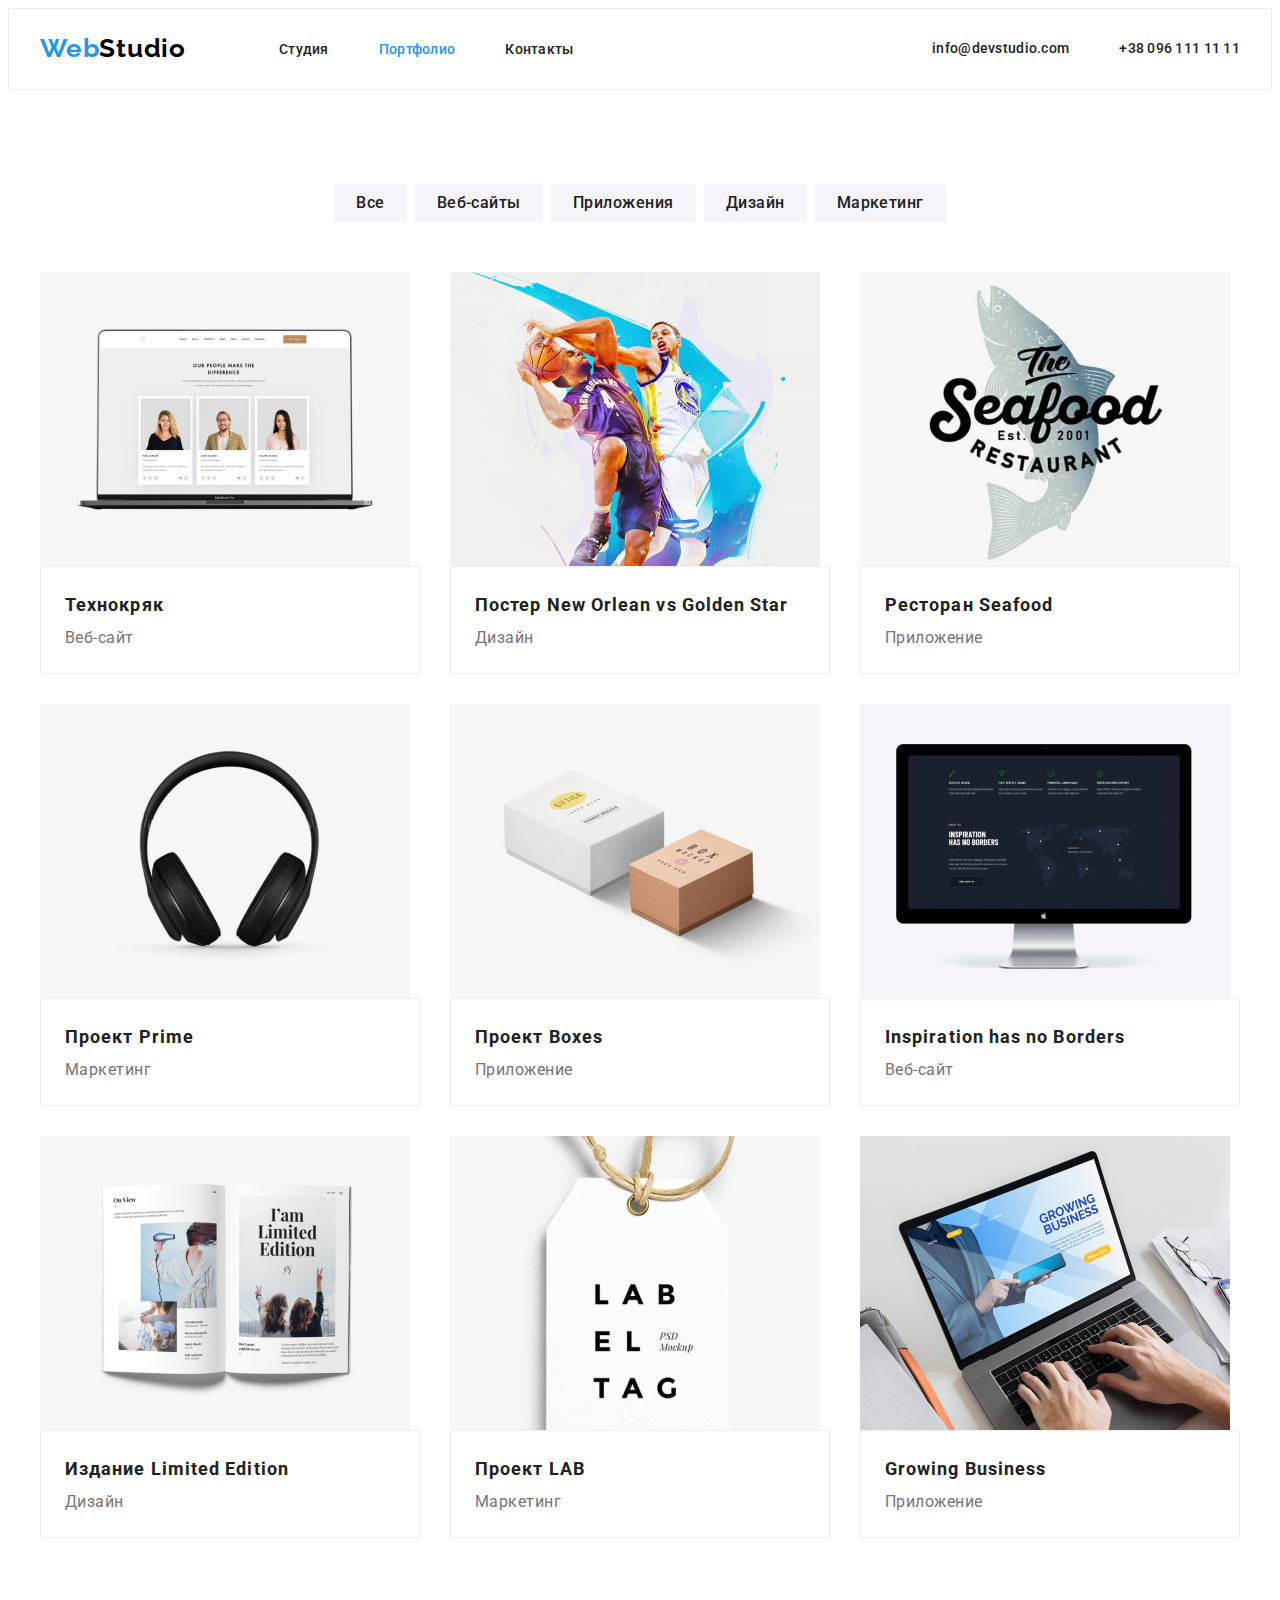
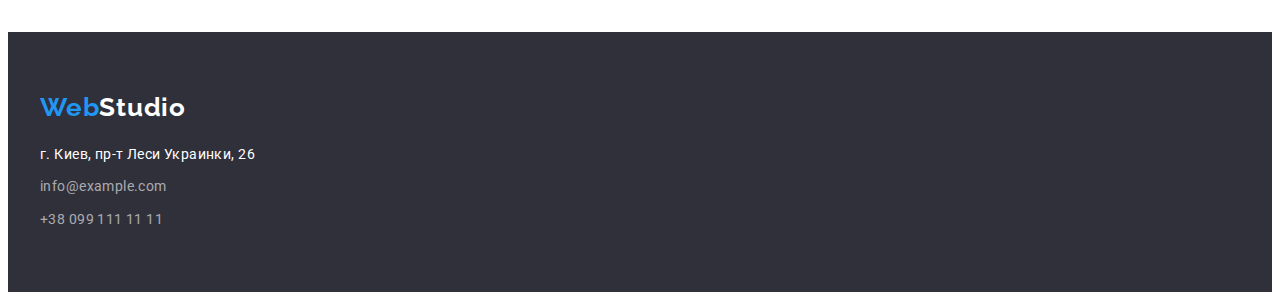
==== portfolio.html @ e115593d "Копирует файлы предыдущей работы в созданный репозиторий" ====
<!DOCTYPE html>
<html lang="ru">
  <head>
    <meta charset="UTF-8" />
    <meta http-equiv="X-UA-Compatible" content="IE=edge" />
    <meta name="viewport" content="width=device-width, initial-scale=1.0" />
    <title>Портфолио</title>
    <link rel="preconnect" href="https://fonts.gstatic.com" />
    <link
      href="https://fonts.googleapis.com/css2?family=Raleway:wght@700&family=Roboto:wght@400;500;700;900&display=swap"
      rel="stylesheet"
    />
    <link
      rel="stylesheet"
      href="https://cdnjs.cloudflare.com/ajax/libs/modern-normalize/1.0.0/modern-normalize.min.css"
      integrity="sha512-ISS7cAi1PEhQ8jnbJpJZMd29NlhNj4AWYyLOSp2CE/CsHxTCu+r+t0D2yoJudVrd0/8fTVPUVDzY5Tvli75u/g=="
      crossorigin="anonymous"
    />
    <link rel="stylesheet" href="./css/style.css" />
  </head>
  <body>
    <header class="page-header">
      <div class="container">
        <nav class="navigation">
          <a class="logo" href="" lang="en"
            >Web<span class="logo-header">Studio</span></a
          >
          <ul class="nav-list list">
            <li class="nav-item">
              <a class="link" href="./index.html">Студия</a>
            </li>
            <li class="nav-item">
              <a class="link current" href="./portfolio.html">Портфолио</a>
            </li>
            <li class="nav-item">
              <a class="link" href="">Контакты</a>
            </li>
          </ul>
        </nav>
        <a class="contacts" href="mailto:info@devstudio.com"
          >info@devstudio.com</a
        >
        <a class="contacts" href="tel:+380961111111">+38 096 111 11 11</a>
      </div>
    </header>
    <main>
      <!-- PORTFOLIO -->
      <section class="portfolio">
        <div class="container">
          <h1 class="visually-hidden">Портфолио</h1>
          <h2 class="visually-hidden">Reserved for smth</h2>
          <ul class="filter-list list">
            <li class="item">
              <button class="filter" type="button">Все</button>
            </li>
            <li class="item">
              <button class="filter" type="button">Веб-сайты</button>
            </li>
            <li class="item">
              <button class="filter" type="button">Приложения</button>
            </li>
            <li class="item">
              <button class="filter" type="button">Дизайн</button>
            </li>
            <li class="item">
              <button class="filter" type="button">Маркетинг</button>
            </li>
          </ul>
          <ul class="project-list list">
            <li class="project">
              <img
                src="./images/portfolio/techno-crack.jpg"
                alt="веб-сайт на ноутбуке"
                width="370"
                height="294"
              />
              <div class="box">
                <h3 class="title">Технокряк</h3>
                <p class="description">Веб-сайт</p>
              </div>
            </li>
            <li class="project">
              <img
                src="./images/portfolio/basketball.jpg"
                alt="два баскетболиста на постере"
                width="370"
                height="294"
              />
              <div class="box">
                <h3 class="title">Постер New Orlean vs Golden Star</h3>
                <p class="description">Дизайн</p>
              </div>
            </li>
            <li class="project">
              <img
                src="./images/portfolio/restaurant.jpg"
                alt="лого ресторана"
                width="370"
                height="294"
              />
              <div class="box">
                <h3 class="title">Ресторан Seafood</h3>
                <p class="description">Приложение</p>
              </div>
            </li>
            <li class="project">
              <img
                src="./images/portfolio/proj-prime.jpg"
                alt="наушники"
                width="370"
                height="294"
              />
              <div class="box">
                <h3 class="title">Проект Prime</h3>
                <p class="description">Маркетинг</p>
              </div>
            </li>
            <li class="project">
              <img
                src="./images/portfolio/proj-boxes.jpg"
                alt="две коробки"
                width="370"
                height="294"
              />
              <div class="box">
                <h3 class="title">Проект Boxes</h3>
                <p class="description">Приложение</p>
              </div>
            </li>
            <li class="project">
              <img
                src="./images/portfolio/inspiration.jpg"
                alt="веб-сайт на мониторе"
                width="370"
                height="294"
              />
              <div class="box">
                <h3 class="title">Inspiration has no Borders</h3>
                <p class="description">Веб-сайт</p>
              </div>
            </li>
            <li class="project">
              <img
                src="./images/portfolio/edition-le.jpg"
                alt="открытая книга"
                width="370"
                height="294"
              />
              <div class="box">
                <h3 class="title">Издание Limited Edition</h3>
                <p class="description">Дизайн</p>
              </div>
            </li>
            <li class="project">
              <img
                src="./images/portfolio/proj-lab.jpg"
                alt="бирка с названием"
                width="370"
                height="294"
              />
              <div class="box">
                <h3 class="title">Проект LAB</h3>
                <p class="description">Маркетинг</p>
              </div>
            </li>
            <li class="project">
              <img
                src="./images/portfolio/growing-business.jpg"
                alt="загрузка приложения"
                width="370"
                height="294"
              />
              <div class="box">
                <h3 class="title">Growing Business</h3>
                <p class="description">Приложение</p>
              </div>
            </li>
          </ul>
        </div>
      </section>
    </main>
    <footer class="page-footer">
      <div class="container">
        <a class="logo link" href="" lang="en"
          >Web<span class="logo-footer">Studio</span></a
        >
        <address class="address">
          <ul class="address-list list">
            <li class="item">
              <a
                class="link"
                href="https://goo.gl/maps/v5aT8Kf14imyfMSJA"
                target="_blank"
                rel="noopener noreferrer"
                >г. Киев, пр-т Леси Украинки, 26</a
              >
            </li>
            <li class="item">
              <a class="contacts" href="mailto:info@example.com"
                >info@example.com</a
              >
            </li>
            <li class="address">
              <a class="contacts" href="tel:+380991111111">+38 099 111 11 11</a>
            </li>
          </ul>
        </address>
      </div>
    </footer>
  </body>
</html>
---- css/style.css ----
:root {
  --primary-color: #212121;
  --secondary-color: #757575;
  --accent-color: #2196f3;
  --primary-white-color: #fff;
  --primary-black-color: #000;
  --white-background: #fff;
  --black-background: #2f303a;
  --grey-background: #f5f4fa;
  --portfolio-project-background: #eeeeee;
}
body {
  color: var(--primary-color);
  background-color: var(--white-background);
  font-family: Roboto, sans-serif;
}
h1,
h2,
h3,
h4,
h5,
h6,
p {
  margin: 0;
}
ul,
ol {
  margin: 0;
  padding: 0;
}
img {
  display: block;
}
.visually-hidden {
  position: absolute !important;
  clip: rect(1px 1px 1px 1px); /* IE6, IE7 */
  clip: rect(1px, 1px, 1px, 1px);
  padding: 0 !important;
  border: 0 !important;
  height: 1px !important;
  width: 1px !important;
  overflow: hidden;
}
.container {
  width: 1200px;
  margin-right: auto;
  margin-left: auto;
  padding-left: 15px;
  padding-right: 15px;
  /* outline: 1px solid tomato; */
}
/* ===============  COMPONENTS  =============== */
.list {
  list-style: none;
}
.address {
  font-style: normal;
}
.title {
  color: var(--primary-color);
  font-weight: bold;
  font-size: 36px;
  line-height: 1.17;
  text-align: center;
  letter-spacing: 0.03em;
}
/* ===============  END COMPONENTS  =============== */

/* ===============  LOGO  =============== */
.logo {
  color: var(--accent-color);
  font-family: Raleway, sans-serif;
  font-weight: bold;
  font-size: 26px;
  line-height: 1.19;
  letter-spacing: 0.03em;
  text-decoration: none;
}
.page-header .logo {
  margin-right: 93px;
  padding-top: 24px;
  padding-bottom: 25px;
}
.page-footer .logo {
  display: inline-block;
  margin-bottom: 20px;
  padding-top: 60px;
}
.logo .logo-header {
  color: var(--primary-black-color);
}
.logo .logo-footer {
  color: var(--primary-white-color);
}
/* ===============  END LOGO  =============== */

/* ===============  HEADER & FOOTER  =============== */
.page-header {
  background-color: var(--white-background);
  border: 1px solid #ececec;
}
.page-footer {
  background-color: var(--black-background);
}
.page-header .container {
  display: flex;
  align-items: center;
}
.navigation {
  display: flex;
  align-items: center;
}
.nav-list {
  display: flex;
  align-items: center;
}
.nav-item:not(:last-child) {
  margin-right: 50px;
}
.nav-list .link,
.page-header .contacts {
  padding-top: 32px;
  padding-bottom: 32px;
  color: var(--primary-color);
  font-weight: 500;
  font-size: 14px;
  line-height: 1.14;
  letter-spacing: 0.02em;
  text-decoration: none;
}
.page-header .contacts:not(:last-child) {
  margin-right: 50px;
  margin-left: auto;
}
.page-footer .contacts {
  color: rgba(255, 255, 255, 0.6);
  font-weight: normal;
  font-size: 14px;
  line-height: 1.71;
  letter-spacing: 0.03em;
  text-decoration: none;
}
.address-list {
  display: inline-block;
  padding-bottom: 60px;
}
.address .item:not(:last-child) {
  margin-bottom: 9px;
}
.address .link {
  color: var(--primary-white-color);
  font-weight: normal;
  font-size: 14px;
  line-height: 1.71;
  letter-spacing: 0.03em;
  text-decoration: none;
}
.nav-list .link.current,
.page-header .contacts:hover,
.page-header .contacts:focus,
.nav-list .link:hover,
.nav-list .link:focus,
.page-footer .contacts:hover,
.page-footer .contacts:focus,
.address .link:hover,
.address .link:focus {
  color: var(--accent-color);
}
/* ===============  END HEADER & FOOTER  =============== */

/* ===============  HERO  =============== */
.hero {
  max-width: 1600px;
  margin-right: auto;
  margin-left: auto;
  padding-top: 200px;
  padding-bottom: 280px;
  background-color: var(--black-background);
}
.hero-title {
  margin-bottom: 30px;
  margin-right: auto;
  margin-left: auto;
  color: var(--primary-white-color);
  font-weight: 900;
  font-size: 44px;
  line-height: 1.36;
  text-align: center;
  max-width: 696px;
  letter-spacing: 0.06em;
  text-transform: uppercase;
}
.hero .button {
  display: block;
  text-align: center;
  margin-right: auto;
  margin-left: auto;
  padding: 10px 32px;
  color: var(--primary-white-color);
  background: var(--accent-color);
  font-family: inherit;
  font-weight: bold;
  font-size: 16px;
  line-height: 1.87;
  letter-spacing: 0.06em;
  cursor: pointer;
  box-shadow: 0px 4px 4px rgba(0, 0, 0, 0.15);
  border-radius: 4px;
}
.hero .button:hover,
.hero .button:focus {
  background: #188ce8;
  box-shadow: 0px 4px 4px rgba(0, 0, 0, 0.15);
  border-radius: 4px;
}
/* ===============  END HERO  =============== */

/* ===============  FEATURES  =============== */
.features {
  padding-top: 94px;
  padding-bottom: 47px;
}
.features .features-list {
  display: flex;
}
.features .item {
  max-width: 270px;
}
.features .item:not(:last-child) {
  margin-right: 30px;
}
.features-list .subtitle {
  color: var(--primary-color);
  font-weight: bold;
  font-size: 14px;
  line-height: 1.14;
  letter-spacing: 0.03em;
  text-transform: uppercase;
  margin-bottom: 10px;
}
.features-list .description {
  color: var(--secondary-color);
  font-weight: normal;
  font-size: 14px;
  line-height: 1.71;
  letter-spacing: 0.03em;
}
/* ===============  END FEATURES  =============== */

/* ===============  WHAT ARE WE DOING  =============== */
.our-job {
  padding-top: 47px;
  padding-bottom: 47px;
}
.our-job .title {
  margin-right: auto;
  margin-left: auto;
  margin-bottom: 50px;
}
.our-job .job-list {
  display: flex;
  margin-left: -30px;
  margin-top: -30px;
}
/* .our-job .item:not(:last-child) {
  margin-right: 30px;
} */
.our-job .item {
  margin-left: 30px;
  margin-top: 30px;
  flex-basis: calc(100% / 3 - 30px);
}
/* ===============  END WHAT ARE WE DOING  =============== */

/* ===============  OUR TEAM  =============== */
.our-team {
  background-color: var(--grey-background);
  padding-top: 47px;
  padding-bottom: 94px;
}
.our-team .title {
  margin-right: auto;
  margin-left: auto;
  margin-bottom: 50px;
}
.our-team .team-list {
  display: flex;
  margin-left: -30px;
  margin-top: -30px;
}
.team-card {
  background: var(--white-background);
  box-shadow: 0px 1px 3px rgba(0, 0, 0, 0.12), 0px 1px 1px rgba(0, 0, 0, 0.14),
    0px 2px 1px rgba(0, 0, 0, 0.2);
  border-radius: 0px 0px 4px 4px;
  margin-left: 30px;
  margin-top: 30px;
  flex-basis: calc(100% / 4 - 30px);
}
/* .our-team .team-card:not(:last-child) {
  margin-right: 30px;
} */
.our-team .card {
  margin-right: auto;
  margin-left: auto;
  padding-top: 30px;
  padding-bottom: 30px;
}
.team-card .name {
  color: var(--primary-color);
  font-weight: 500;
  font-size: 16px;
  line-height: 1.19;
  text-align: center;
  letter-spacing: 0.03em;
  margin-bottom: 10px;
}
.team-card .position {
  color: var(--secondary-color);
  font-weight: normal;
  font-size: 16px;
  line-height: 1.19;
  text-align: center;
  letter-spacing: 0.03em;
}
/* ===============  END OUR TEAM  =============== */

/* ===============  PORTFOLIO  =============== */
.portfolio {
  margin-right: auto;
  margin-left: auto;
  padding-top: 94px;
  padding-bottom: 94px;
}
.portfolio .filter-list {
  display: flex;
  justify-content: center;
  margin-bottom: 50px;
}
.filter-list .filter {
  padding: 6px 22px;
  color: var(--primary-color);
  background-color: var(--grey-background);
  font-family: inherit;
  font-weight: 500;
  font-size: 16px;
  line-height: 1.62;
  text-align: center;
  letter-spacing: 0.03em;
  border: none;
  cursor: pointer;
}
.filter-list > .item:not(:last-child) {
  margin-right: 8px;
}
.filter-list .filter:hover,
.filter-list .filter:focus {
  background: var(--accent-color);
  box-shadow: 0px 3px 1px rgba(0, 0, 0, 0.1), 0px 1px 2px rgba(0, 0, 0, 0.08),
    0px 2px 2px rgba(0, 0, 0, 0.12);
  border-radius: 4px;
  color: var(--primary-white-color);
}

.portfolio .box {
  padding: 20px 24px;
  border: 1px solid var(--portfolio-project-background);
}
.portfolio .project-list {
  display: flex;
  flex-wrap: wrap;
  margin-left: -30px;
  margin-top: -30px;
}
.portfolio .project {
  background: var(--white-background);
  box-sizing: border-box;
  margin-left: 30px;
  margin-top: 30px;
  flex-basis: calc(100% / 3 - 30px);
}
.project-list .title {
  color: var(--primary-color);
  font-weight: bold;
  font-size: 18px;
  line-height: 2;
  letter-spacing: 0.06em;
  text-align: left;
}
.project-list .description {
  color: var(--secondary-color);
  font-weight: normal;
  font-size: 16px;
  line-height: 1.87;
  letter-spacing: 0.03em;
  text-align: left;
}
/* ===============  END PORTFOLIO  =============== */ ;
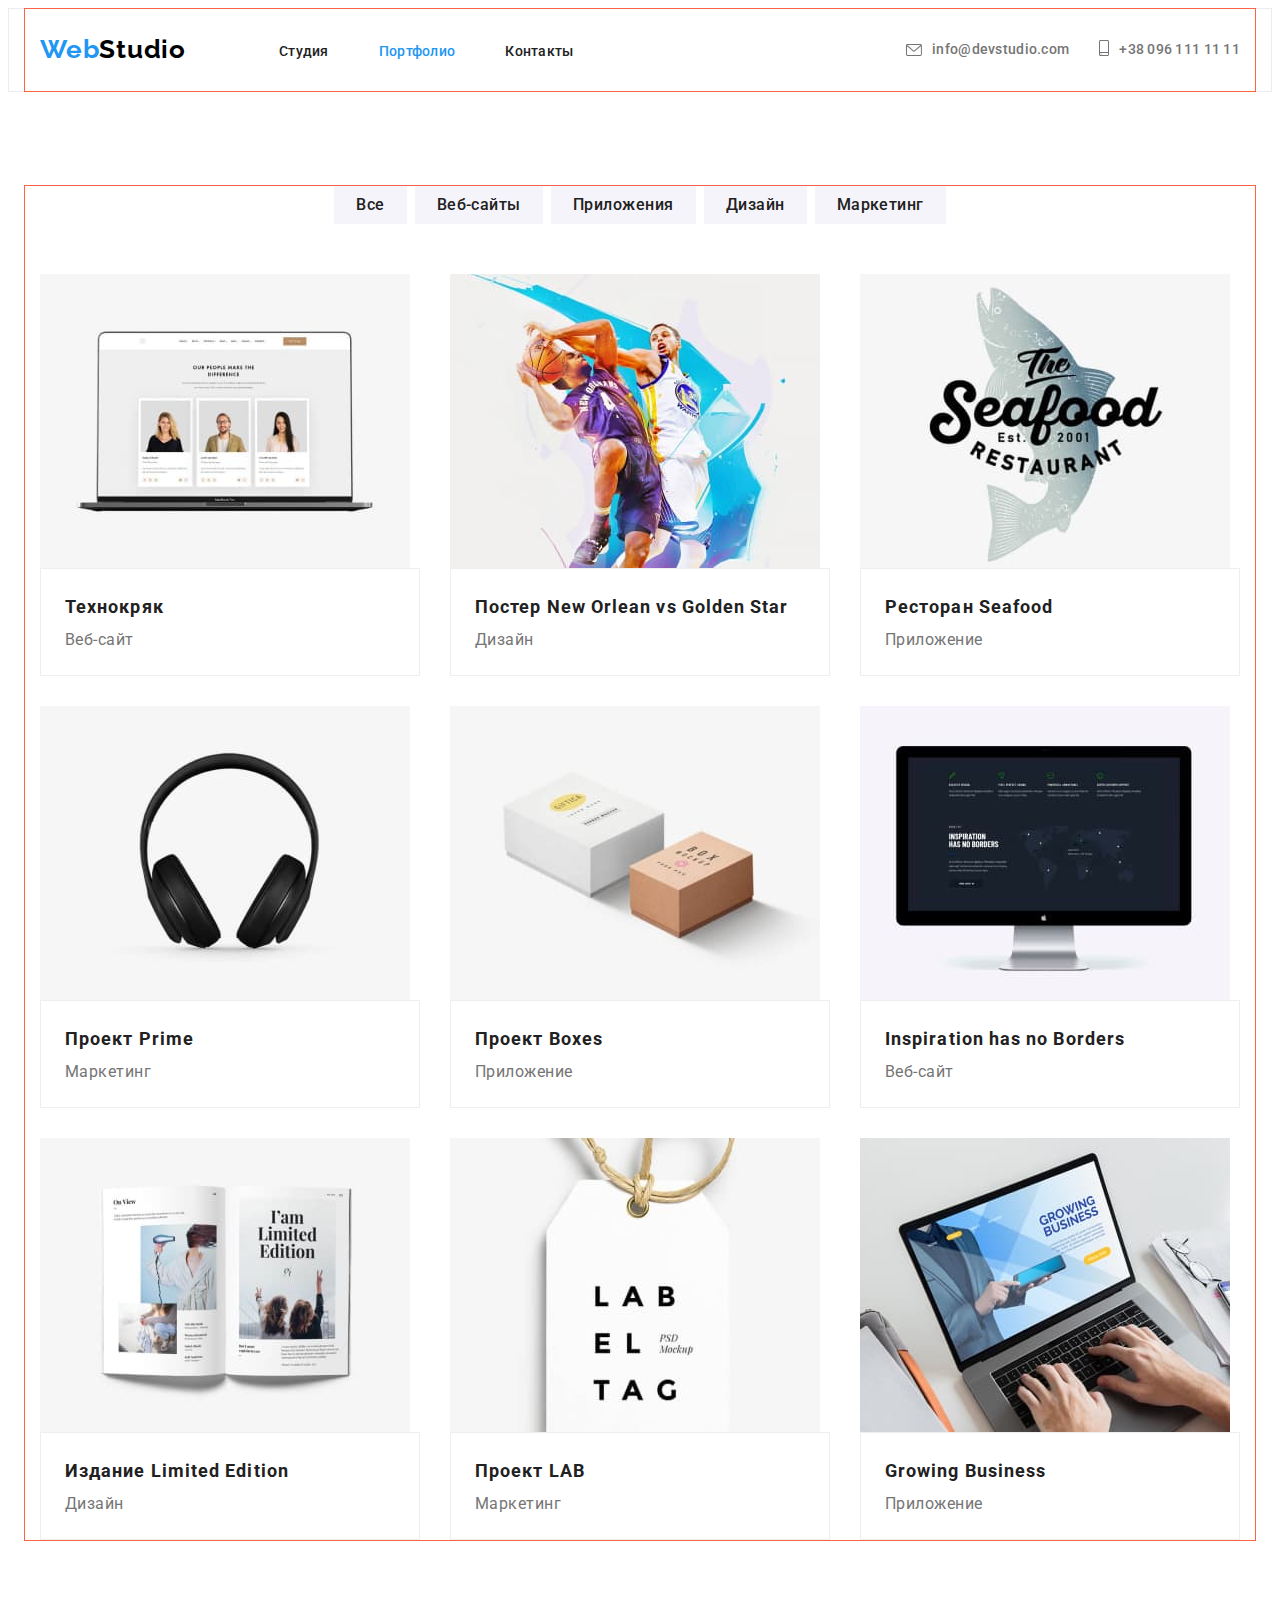
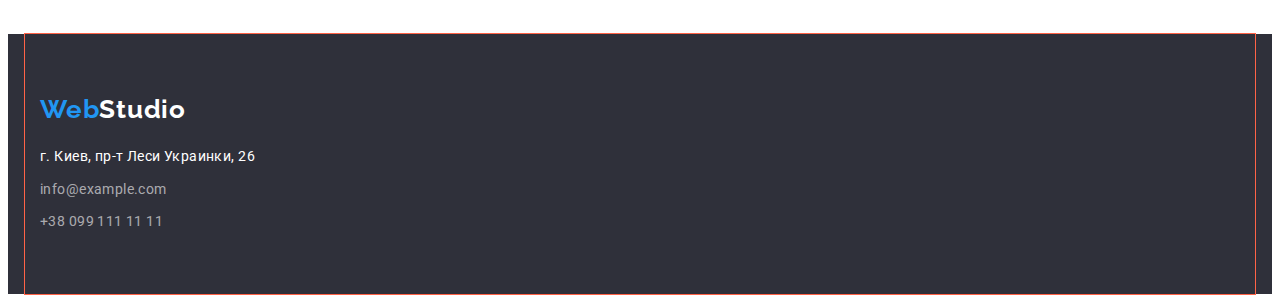
==== commit b6264bb5: "Добавляет иконки в header и image с затемнением в hero" ====
--- a/portfolio.html
+++ b/portfolio.html
@@ -37,10 +37,26 @@
             </li>
           </ul>
         </nav>
-        <a class="contacts" href="mailto:info@devstudio.com"
-          >info@devstudio.com</a
-        >
-        <a class="contacts" href="tel:+380961111111">+38 096 111 11 11</a>
+        <ul class="contacts-list list">
+          <li class="contacts-item">
+            <a href="mailto:info@devstudio.com" class="icon-link">
+              <svg class="icon" width="16" height="12">
+                <use href="./images/icons.svg#icon-envelope"></use>
+              </svg>
+            </a>
+            <a class="contacts" href="mailto:info@devstudio.com"
+              >info@devstudio.com</a
+            >
+          </li>
+          <li class="contacts-item">
+            <a href="tel:+380961111111" class="icon-link">
+              <svg class="icon" width="10" height="16">
+                <use href="./images/icons.svg#icon-smartphone"></use>
+              </svg>
+            </a>
+            <a class="contacts" href="tel:+380961111111">+38 096 111 11 11</a>
+          </li>
+        </ul>
       </div>
     </header>
     <main>
--- a/css/style.css
+++ b/css/style.css
@@ -47,11 +47,14 @@
   margin-left: auto;
   padding-left: 15px;
   padding-right: 15px;
-  /* outline: 1px solid tomato; */
+  outline: 1px solid tomato;
 }
 /* ===============  COMPONENTS  =============== */
 .list {
   list-style: none;
+}
+.icon {
+  fill: var(--secondary-color);
 }
 .address {
   font-style: normal;
@@ -102,36 +105,48 @@
 .page-footer {
   background-color: var(--black-background);
 }
-.page-header .container {
+.page-header .container,
+.page-header .navigation,
+.page-header .nav-list,
+.page-header .contacts-list,
+.page-header .contacts-item {
   display: flex;
   align-items: center;
 }
-.navigation {
-  display: flex;
-  align-items: center;
-}
-.nav-list {
-  display: flex;
-  align-items: center;
-}
-.nav-item:not(:last-child) {
+.page-header .nav-item:not(:last-child) {
   margin-right: 50px;
 }
-.nav-list .link,
+.page-header .nav-list .link {
+  padding-top: 32px;
+  padding-bottom: 32px;
+  color: var(--primary-color);
+  font-weight: 500;
+  font-size: 14px;
+  line-height: 1.14;
+  letter-spacing: 0.02em;
+  text-decoration: none;
+}
+.page-header .contacts-list {
+  margin-left: auto;
+}
+.page-header .contacts-item:not(:last-child) {
+  margin-right: 30px;
+}
+.page-header .icon-link {
+  margin-right: 10px;
+  padding-top: 31px;
+  padding-bottom: 31px;
+}
 .page-header .contacts {
   padding-top: 32px;
   padding-bottom: 32px;
-  color: var(--primary-color);
+  color: var(--secondary-color);
   font-weight: 500;
   font-size: 14px;
   line-height: 1.14;
   letter-spacing: 0.02em;
   text-decoration: none;
 }
-.page-header .contacts:not(:last-child) {
-  margin-right: 50px;
-  margin-left: auto;
-}
 .page-footer .contacts {
   color: rgba(255, 255, 255, 0.6);
   font-weight: normal;
@@ -155,16 +170,20 @@
   letter-spacing: 0.03em;
   text-decoration: none;
 }
-.nav-list .link.current,
+.page-header .nav-list .link.current,
 .page-header .contacts:hover,
 .page-header .contacts:focus,
-.nav-list .link:hover,
-.nav-list .link:focus,
+.page-header .nav-list .link:hover,
+.page-header .nav-list .link:focus,
 .page-footer .contacts:hover,
 .page-footer .contacts:focus,
-.address .link:hover,
-.address .link:focus {
+.page-footer .address .link:hover,
+.page-footer .address .link:focus {
   color: var(--accent-color);
+}
+.page-header .contacts-item:hover .icon,
+.page-header .contacts-item:focus .icon {
+  fill: var(--accent-color);
 }
 /* ===============  END HEADER & FOOTER  =============== */
 
@@ -175,7 +194,14 @@
   margin-left: auto;
   padding-top: 200px;
   padding-bottom: 280px;
-  background-color: var(--black-background);
+  background-color: #c4c4c4;
+  background-image: linear-gradient(
+      rgba(47, 48, 58, 0.4),
+      rgba(47, 48, 58, 0.4)
+    ),
+    url(../images/hero/hero-img.jpg);
+  background-repeat: no-repeat;
+  background-size: cover;
 }
 .hero-title {
   margin-bottom: 30px;
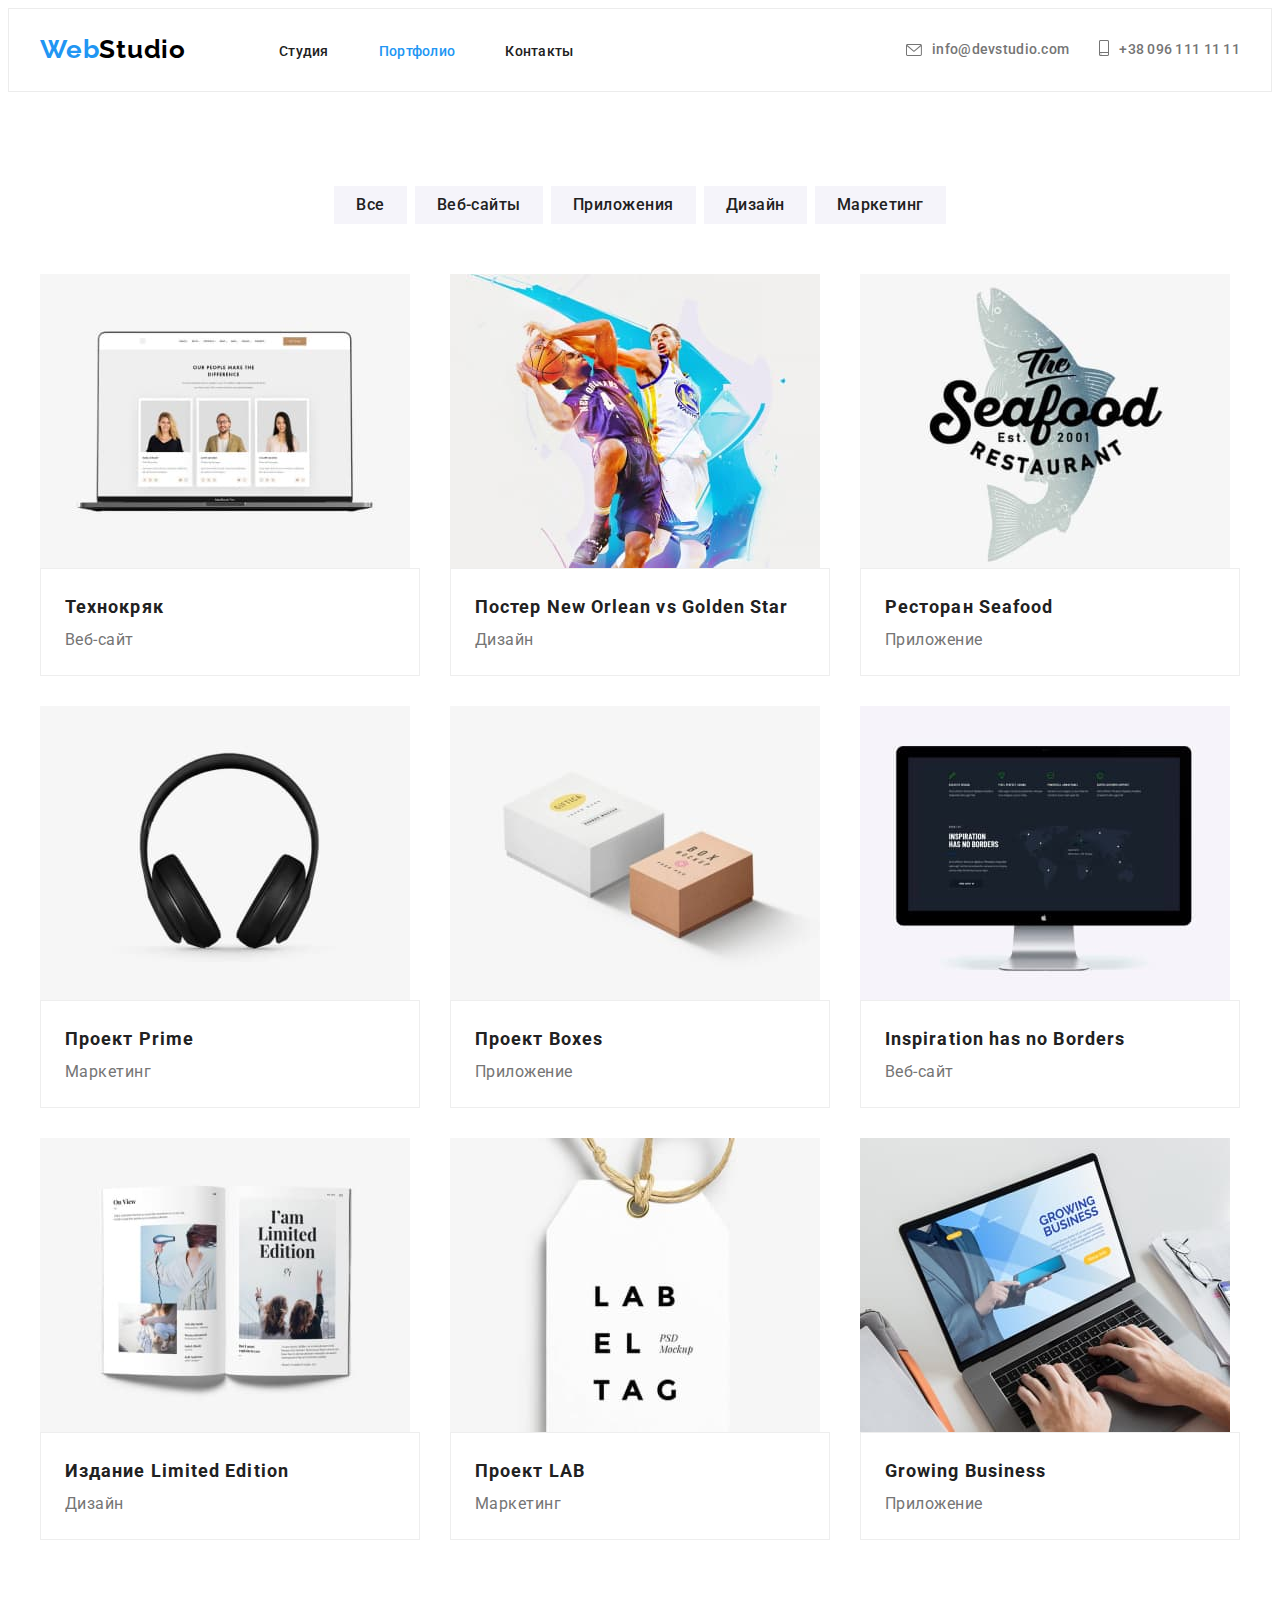
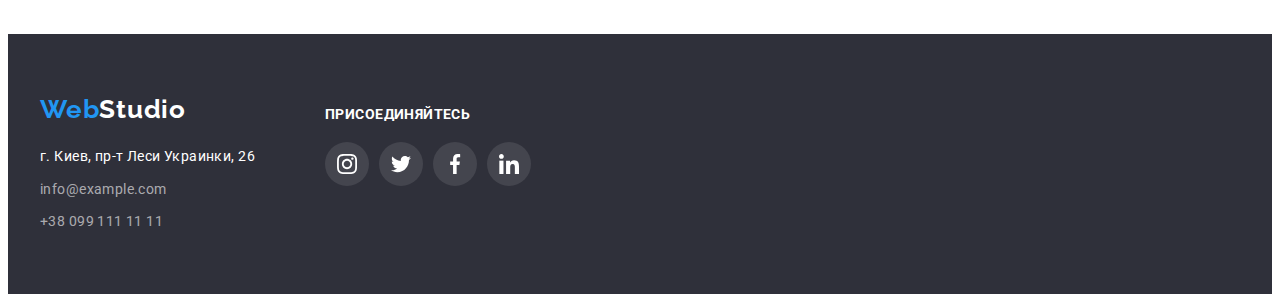
==== commit 1cf3bd05: "Добавляет разметку и оформление иконок и декоративных эффектов для страниц из макета" ====
--- a/portfolio.html
+++ b/portfolio.html
@@ -197,30 +197,69 @@
     </main>
     <footer class="page-footer">
       <div class="container">
-        <a class="logo link" href="" lang="en"
-          >Web<span class="logo-footer">Studio</span></a
-        >
-        <address class="address">
-          <ul class="address-list list">
-            <li class="item">
-              <a
-                class="link"
-                href="https://goo.gl/maps/v5aT8Kf14imyfMSJA"
-                target="_blank"
-                rel="noopener noreferrer"
-                >г. Киев, пр-т Леси Украинки, 26</a
-              >
-            </li>
-            <li class="item">
-              <a class="contacts" href="mailto:info@example.com"
-                >info@example.com</a
-              >
-            </li>
-            <li class="address">
-              <a class="contacts" href="tel:+380991111111">+38 099 111 11 11</a>
-            </li>
-          </ul>
-        </address>
+        <ul class="footer-list list">
+          <li class="footer-item">
+            <a class="logo" href="" lang="en"
+              >Web<span class="logo-footer">Studio</span></a
+            >
+            <address class="address">
+              <ul class="address-list list">
+                <li class="item">
+                  <a
+                    class="link"
+                    href="https://goo.gl/maps/v5aT8Kf14imyfMSJA"
+                    target="_blank"
+                    rel="noopener noreferrer"
+                    >г. Киев, пр-т Леси Украинки, 26</a
+                  >
+                </li>
+                <li class="item">
+                  <a class="contacts" href="mailto:info@example.com"
+                    >info@example.com</a
+                  >
+                </li>
+                <li class="item">
+                  <a class="contacts" href="tel:+380991111111"
+                    >+38 099 111 11 11</a
+                  >
+                </li>
+              </ul>
+            </address>
+          </li>
+          <li class="footer-item">
+            <p class="welcome">Присоединяйтесь</p>
+            <ul class="social-list list">
+              <li class="social-item">
+                <a href="" class="social-link">
+                  <svg class="icon" width="20" height="20">
+                    <use href="./images/icons.svg#icon-instagram"></use>
+                  </svg>
+                </a>
+              </li>
+              <li class="social-item">
+                <a href="" class="social-link">
+                  <svg class="icon" width="20" height="20">
+                    <use href="./images/icons.svg#icon-twitter"></use>
+                  </svg>
+                </a>
+              </li>
+              <li class="social-item">
+                <a href="" class="social-link">
+                  <svg class="icon" width="20" height="20">
+                    <use href="./images/icons.svg#icon-facebook"></use>
+                  </svg>
+                </a>
+              </li>
+              <li class="social-item">
+                <a href="" class="social-link">
+                  <svg class="icon" width="20" height="20">
+                    <use href="./images/icons.svg#icon-linkedin"></use>
+                  </svg>
+                </a>
+              </li>
+            </ul>
+          </li>
+        </ul>
       </div>
     </footer>
   </body>
--- a/css/style.css
+++ b/css/style.css
@@ -47,7 +47,7 @@
   margin-left: auto;
   padding-left: 15px;
   padding-right: 15px;
-  outline: 1px solid tomato;
+  /* outline: 1px solid tomato; */
 }
 /* ===============  COMPONENTS  =============== */
 .list {
@@ -181,9 +181,48 @@
 .page-footer .address .link:focus {
   color: var(--accent-color);
 }
-.page-header .contacts-item:hover .icon,
-.page-header .contacts-item:focus .icon {
+.page-header .icon-link:hover .icon,
+.page-header .icon-link:focus .icon {
   fill: var(--accent-color);
+}
+.page-footer .footer-list {
+  display: flex;
+}
+.page-footer .welcome {
+  margin-bottom: 20px;
+  padding-top: 72px;
+  font-weight: bold;
+  font-size: 14px;
+  line-height: 16px;
+  letter-spacing: 0.03em;
+  text-transform: uppercase;
+  color: var(--primary-white-color);
+}
+.page-footer .footer-item:not(:last-child) {
+  margin-right: 70px;
+}
+.page-footer .footer-item .social-list {
+  display: flex;
+  align-items: center;
+}
+.page-footer .footer-item .social-link {
+  display: flex;
+  justify-content: center;
+  align-items: center;
+  width: 44px;
+  height: 44px;
+  border-radius: 50%;
+  background-color: rgba(255, 255, 255, 0.1);
+}
+.page-footer .footer-item .social-link:hover,
+.page-footer .footer-item .social-link:focus {
+  background-color: var(--accent-color);
+}
+.footer-item .social-item:not(:last-child) {
+  margin-right: 10px;
+}
+.page-footer .footer-item .icon {
+  fill: var(--primary-white-color);
 }
 /* ===============  END HEADER & FOOTER  =============== */
 
@@ -255,6 +294,17 @@
 .features .item:not(:last-child) {
   margin-right: 30px;
 }
+.features .icon-box {
+  display: flex;
+  justify-content: center;
+  padding-top: 25px;
+  padding-bottom: 25px;
+  background-color: var(--grey-background);
+  margin-bottom: 30px;
+}
+.features .icon {
+  fill: var(--primary-color);
+}
 .features-list .subtitle {
   color: var(--primary-color);
   font-weight: bold;
@@ -276,7 +326,7 @@
 /* ===============  WHAT ARE WE DOING  =============== */
 .our-job {
   padding-top: 47px;
-  padding-bottom: 47px;
+  padding-bottom: 94px;
 }
 .our-job .title {
   margin-right: auto;
@@ -301,7 +351,7 @@
 /* ===============  OUR TEAM  =============== */
 .our-team {
   background-color: var(--grey-background);
-  padding-top: 47px;
+  padding-top: 94px;
   padding-bottom: 94px;
 }
 .our-team .title {
@@ -327,10 +377,7 @@
   margin-right: 30px;
 } */
 .our-team .card {
-  margin-right: auto;
-  margin-left: auto;
-  padding-top: 30px;
-  padding-bottom: 30px;
+  padding: 30px 32px;
 }
 .team-card .name {
   color: var(--primary-color);
@@ -348,8 +395,71 @@
   line-height: 1.19;
   text-align: center;
   letter-spacing: 0.03em;
+  margin-bottom: 16px;
+}
+.our-team .social-list {
+  display: flex;
+  align-items: center;
+}
+.our-team .social-item:not(:last-child) {
+  margin-right: 10px;
+}
+.our-team .social-link {
+  display: flex;
+  justify-content: center;
+  align-items: center;
+  width: 44px;
+  height: 44px;
+  border-radius: 50%;
+  background-color: var(--primary-white-color);
+}
+.our-team .social-link:hover,
+.our-team .social-link:focus {
+  background-color: var(--accent-color);
+}
+.our-team .social-link:hover .icon,
+.our-team .social-link:focus .icon {
+  fill: var(--primary-white-color);
 }
 /* ===============  END OUR TEAM  =============== */
+
+/* ===============  REGULAR CUSTOMERS  =============== */
+.regular-customers {
+  padding-top: 94px;
+  padding-bottom: 94px;
+}
+.regular-customers .title {
+  margin-bottom: 50px;
+}
+.regular-customers .customers-list {
+  display: flex;
+  align-items: center;
+}
+.regular-customers .customers-item:not(:last-child) {
+  margin-right: 30px;
+}
+.regular-customers .customers-link {
+  display: flex;
+  align-items: center;
+  justify-content: center;
+  width: 170px;
+  height: 90px;
+  border: 1px solid #afb1b8;
+  border-radius: 4px;
+}
+.regular-customers .customers-link:hover,
+.regular-customers .customers-link:focus {
+  color: var(--accent-color);
+  border: 1px solid var(--accent-color);
+}
+.regular-customers .customers-link:hover .logo,
+.regular-customers .customers-link:focus .logo {
+  fill: var(--accent-color);
+}
+.regular-customers .logo {
+  fill: #afb1b8;
+}
+/* ===============  END REGULAR CUSTOMERS  =============== */
 
 /* ===============  PORTFOLIO  =============== */
 .portfolio {
@@ -405,6 +515,13 @@
   margin-top: 30px;
   flex-basis: calc(100% / 3 - 30px);
 }
+.portfolio .project:hover,
+.portfolio .project:focus {
+  background: var(--white-background);
+  box-sizing: border-box;
+  box-shadow: 0px 1px 1px rgba(0, 0, 0, 0.12), 0px 4px 4px rgba(0, 0, 0, 0.06),
+    1px 4px 6px rgba(0, 0, 0, 0.16);
+}
 .project-list .title {
   color: var(--primary-color);
   font-weight: bold;
